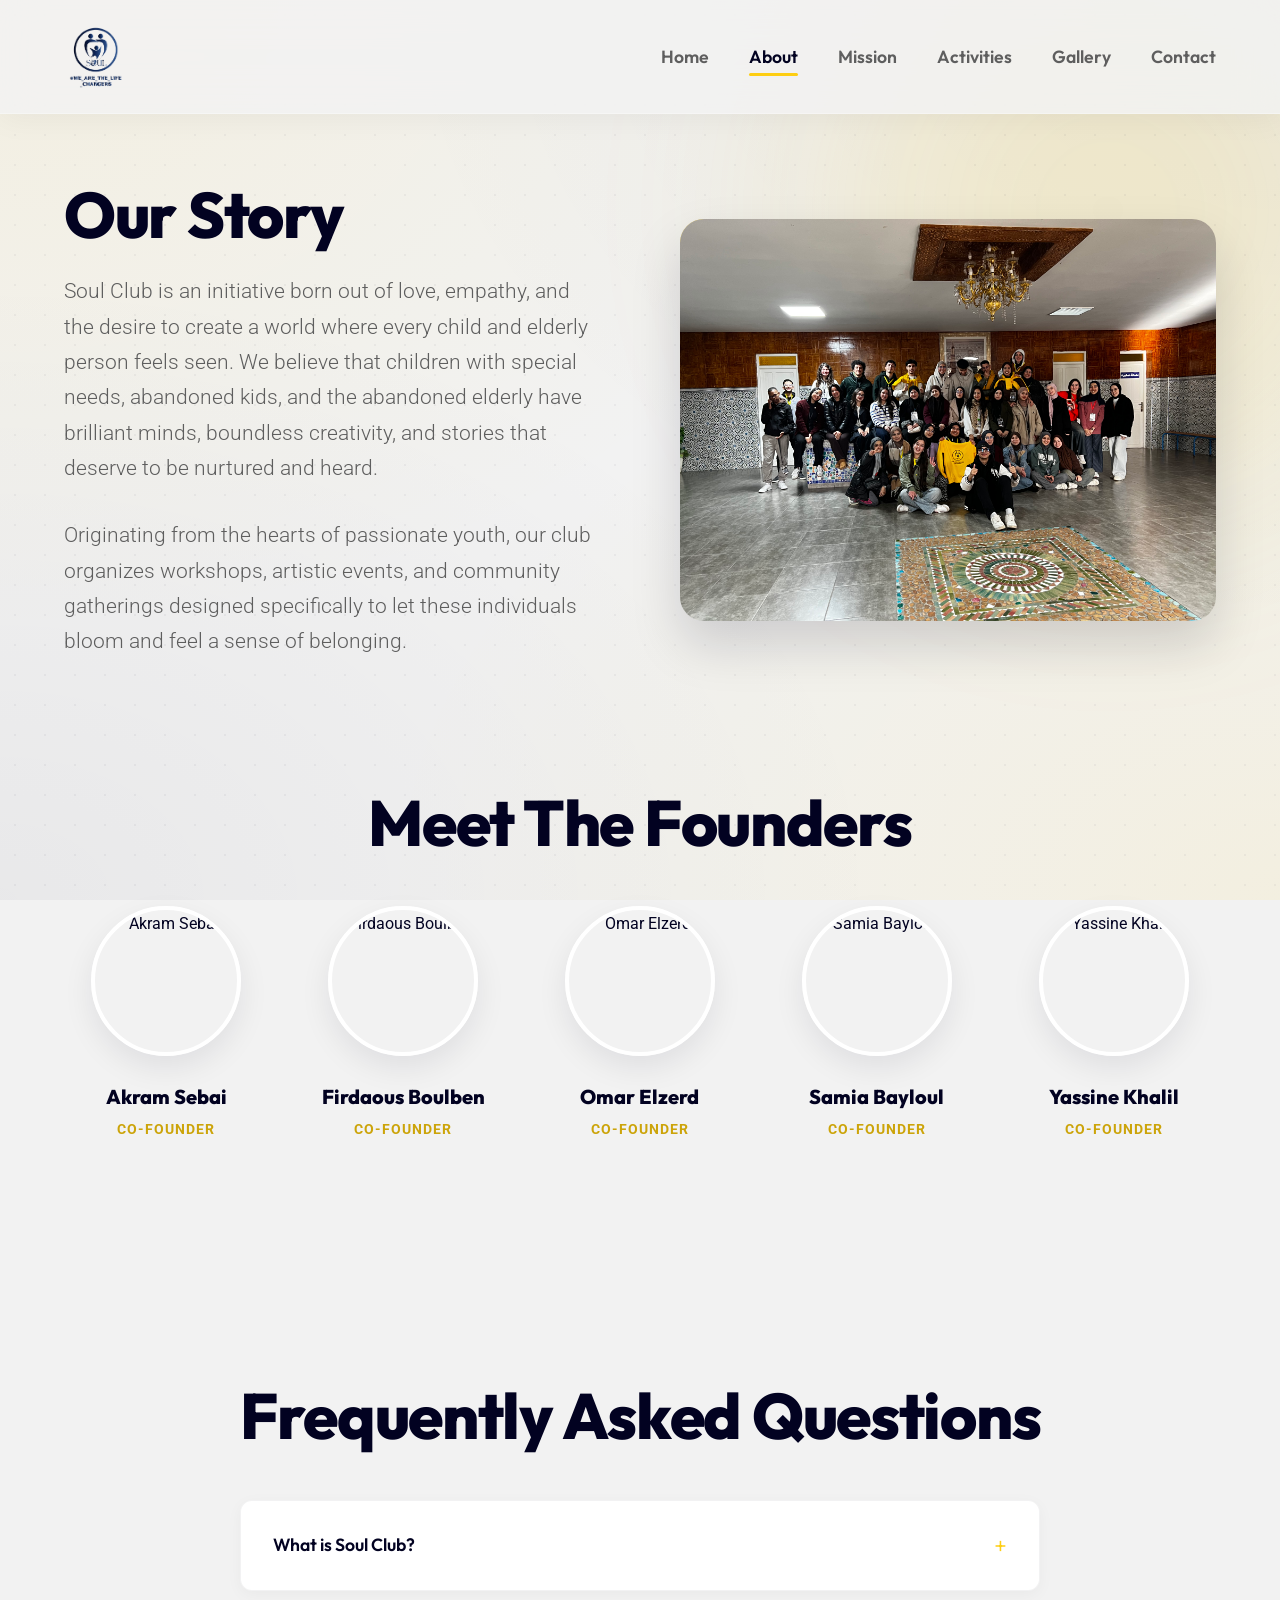
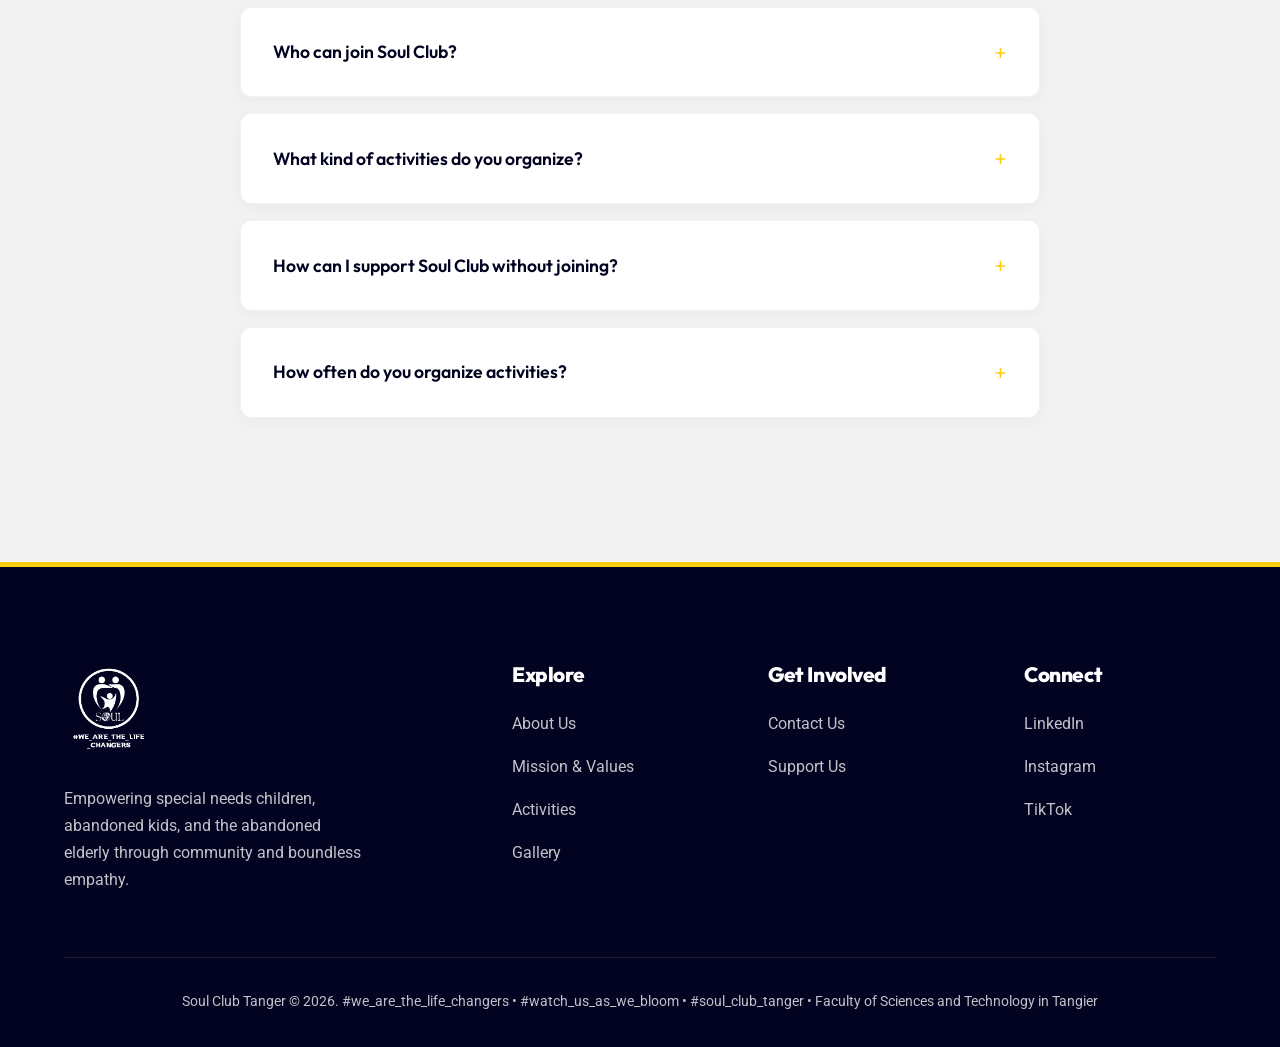
==== about.html @ 295bdf33 "Add files via upload" ====
<!DOCTYPE html>
<html lang="en">
<head>
    <meta charset="UTF-8">
    <meta name="viewport" content="width=device-width, initial-scale=1.0">
    <title>About Us | Soul Club Tanger</title>
    <link rel="stylesheet" href="styles.css">
    <link rel="icon" type="image/png" href="logo-soul/Logo%20blue-01.png">
</head>
<body>
    <nav class="navbar">
        <div class="container nav-container">
            <a href="index.html" class="logo"><img src="logo-soul/Logo%20blue-01.png" alt="Soul Club" style="max-height: 65px; width: auto; object-fit: contain;"></a>
            <ul class="nav-links">
                <li><a href="index.html">Home</a></li>
                <li><a href="about.html" class="active">About</a></li>
                <li><a href="mission.html">Mission</a></li>
                <li><a href="activities.html">Activities</a></li>
                <li><a href="gallery.html">Gallery</a></li>
                <li><a href="contact.html">Contact</a></li>
            </ul>
        </div>
    </nav>

    <section class="section" style="padding-top: 180px;">
        <div class="container">
            <div class="split-section">
                <div>
                    <h1 class="text-fluid-h2">Our Story</h1>
                    <p class="text-lead mb-2">Soul Club is an initiative born out of love, empathy, and the desire to create a world where every child and elderly person feels seen. We believe that children with special needs, abandoned kids, and the abandoned elderly have brilliant minds, boundless creativity, and stories that deserve to be nurtured and heard.</p>
                    <p class="text-lead">Originating from the hearts of passionate youth, our club organizes workshops, artistic events, and community gatherings designed specifically to let these individuals bloom and feel a sense of belonging.</p>
                </div>
                <div class="split-image">
                    <img src="pictures/the_team.jpg" alt="The Soul Club Team">
                </div>
            </div>
        </div>
    </section>

    <!-- Leadership / Founders Section -->
    <section class="section" style="padding-top: 0;">
        <div class="container">
            <h2 class="text-fluid-h2 text-center mb-3">Meet The Founders</h2>
            <div class="team-grid">
                <div class="team-card animate-on-scroll">
                    <div class="team-avatar">
                        <img src="founders/Akram Sebai.jpeg" alt="Akram Sebai">
                    </div>
                    <div class="team-name">Akram Sebai</div>
                    <div class="team-role">Co-Founder</div>
                </div>
                <div class="team-card animate-on-scroll">
                    <div class="team-avatar">
                        <img src="founders/Firdaous Boulben.jpeg" alt="Firdaous Boulben">
                    </div>
                    <div class="team-name">Firdaous Boulben</div>
                    <div class="team-role">Co-Founder</div>
                </div>
                <div class="team-card animate-on-scroll">
                    <div class="team-avatar">
                        <img src="founders/Omar Elzerd.jpeg" alt="Omar Elzerd">
                    </div>
                    <div class="team-name">Omar Elzerd</div>
                    <div class="team-role">Co-Founder</div>
                </div>
                <div class="team-card animate-on-scroll">
                    <div class="team-avatar">
                        <img src="founders/Samia Bayloul.jpeg" alt="Samia Bayloul">
                    </div>
                    <div class="team-name">Samia Bayloul</div>
                    <div class="team-role">Co-Founder</div>
                </div>
                <div class="team-card animate-on-scroll">
                    <div class="team-avatar">
                        <img src="founders/Yassine Khalil.jpeg" alt="Yassine Khalil">
                    </div>
                    <div class="team-name">Yassine Khalil</div>
                    <div class="team-role">Co-Founder</div>
                </div>
            </div>
        </div>
    </section>

    <!-- FAQ Section -->
    <section class="section" style="padding-top: 4rem;">
        <div class="container">
            <h2 class="text-fluid-h2 text-center mb-3">Frequently Asked Questions</h2>
            
            <div class="faq-container">
                <div class="faq-item">
                    <div class="faq-question">
                        What is Soul Club?
                        <span class="faq-icon">+</span>
                    </div>
                    <div class="faq-answer">
                        <p>Soul Club is a community-driven club focused on supporting children through meaningful activities, emotional connection, and positive social impact. We aim to create safe, joyful spaces where children feel seen, heard, and supported.</p>
                    </div>
                </div>

                <div class="faq-item">
                    <div class="faq-question">
                        Who can join Soul Club?
                        <span class="faq-icon">+</span>
                    </div>
                    <div class="faq-answer">
                        <p>Soul Club is open to anyone who shares our values and wants to make a difference. Whether you're a student or simply someone motivated to help, you're welcome to be part of the journey.</p>
                    </div>
                </div>

                <div class="faq-item">
                    <div class="faq-question">
                        What kind of activities do you organize?
                        <span class="faq-icon">+</span>
                    </div>
                    <div class="faq-answer">
                        <p>We organize a variety of activities focused on children, including community events, interactive workshops, educational support sessions, and initiatives designed to bring joy and emotional support.</p>
                    </div>
                </div>

                <div class="faq-item">
                    <div class="faq-question">
                        How can I support Soul Club without joining?
                        <span class="faq-icon">+</span>
                    </div>
                    <div class="faq-answer">
                        <p>You can support us by spreading the word, contributing ideas, helping organize initiatives, or collaborating with us in any way that aligns with our mission.</p>
                    </div>
                </div>

                <div class="faq-item">
                    <div class="faq-question">
                        How often do you organize activities?
                        <span class="faq-icon">+</span>
                    </div>
                    <div class="faq-answer">
                        <p>Activities are organized regularly depending on ongoing projects and availability. We aim to stay active and consistent throughout the year.</p>
                    </div>
                </div>
            </div>
        </div>
    </section>

    <!-- Footer -->
    <footer class="premium-footer">
        <div class="container">
            <div class="footer-grid">
                <div class="footer-brand">
                    <a href="index.html" class="logo"><img src="logo-soul/Logo%20white-01.png" alt="Soul Club" style="max-height: 90px; width: auto; object-fit: contain; margin-bottom: 0.5rem;"></a>
                    <p style="margin-top: 1rem; max-width: 300px;">Empowering special needs children, abandoned kids, and the abandoned elderly through community and boundless empathy.</p>
                </div>
                <div>
                    <h4 class="footer-heading">Explore</h4>
                    <ul class="footer-links">
                        <li><a href="about.html">About Us</a></li>
                        <li><a href="mission.html">Mission & Values</a></li>
                        <li><a href="activities.html">Activities</a></li>
                        <li><a href="gallery.html">Gallery</a></li>
                    </ul>
                </div>
                <div>
                    <h4 class="footer-heading">Get Involved</h4>
                    <ul class="footer-links">
                        <li><a href="contact.html">Contact Us</a></li>
                        <li><a href="donate.html">Support Us</a></li>
                    </ul>
                </div>
                <div>
                    <h4 class="footer-heading">Connect</h4>
                    <ul class="footer-links">
                        <li><a href="https://www.linkedin.com/company/soul-club-tanger/" target="_blank">LinkedIn</a></li>
                        <li><a href="https://www.instagram.com/soul_club_tanger/" target="_blank">Instagram</a></li>
                        <li><a href="https://www.tiktok.com/@soul_club_tanger1" target="_blank">TikTok</a></li>
                    </ul>
                </div>
            </div>
            <div class="footer-bottom">
                <p>Soul Club Tanger &copy; 2026. #we_are_the_life_changers &bull; #watch_us_as_we_bloom &bull; #soul_club_tanger &bull; Faculty of Sciences and Technology in Tangier</p>
            </div>
        </div>
    </footer>

    <script src="script.js"></script>
</body>
</html>
---- styles.css ----
/* ==========================================================================
   SOUL CLUB PREMIUM STYLESHEET
   ========================================================================== */

@import url('https://fonts.googleapis.com/css2?family=Outfit:wght@300;400;600;800;900&family=Roboto:wght@300;400;500&display=swap');

:root {
  /* Premium Palette */
  --color-bg-primary: #f2f2f2;
  --color-bg-secondary: #eaeaeb;
  --color-deep: #020221;
  --color-accent: #fece12;
  --color-text-main: #020221;
  --color-text-muted: #5e5e5e;
  --color-white: #ffffff;
  
  /* Elevational Shadows */
  --shadow-sm: 0 4px 16px rgba(2, 2, 33, 0.04);
  --shadow-md: 0 12px 30px rgba(2, 2, 33, 0.08);
  --shadow-lg: 0 24px 50px rgba(2, 2, 33, 0.15);
  --shadow-glow: 0 10px 30px rgba(254, 206, 18, 0.4);

  /* Typography */
  --font-display: 'Outfit', sans-serif;
  --font-body: 'Roboto', sans-serif;
  
  /* Utilities */
  --transition-smooth: all 0.4s cubic-bezier(0.16, 1, 0.3, 1);
  --transition-bounce: all 0.5s cubic-bezier(0.34, 1.56, 0.64, 1);
  --radius-sm: 12px;
  --radius-md: 24px;
  --radius-pill: 100px;
}

/* ==========================================================================
   RESET & BASE SETUP
   ========================================================================== */

* {
  margin: 0;
  padding: 0;
  box-sizing: border-box;
}

html {
  scroll-behavior: smooth;
  font-size: 16px;
}

body {
  font-family: var(--font-body);
  background-color: var(--color-bg-primary);
  /* Premium Mesh Gradient Background */
  background-image: 
    radial-gradient(at 0% 0%, hsla(47, 99%, 53%, 0.08) 0px, transparent 50%),
    radial-gradient(at 100% 0%, hsla(240, 89%, 7%, 0.04) 0px, transparent 50%),
    radial-gradient(at 100% 100%, hsla(47, 99%, 53%, 0.08) 0px, transparent 50%),
    radial-gradient(at 0% 100%, hsla(240, 89%, 7%, 0.04) 0px, transparent 50%);
  background-attachment: fixed;
  color: var(--color-text-main);
  line-height: 1.7;
  overflow-x: hidden;
  -webkit-font-smoothing: antialiased;
  -moz-osx-font-smoothing: grayscale;
}

/* Animated Glow Blob for Dynamic Feel */
body::before {
  content: "";
  position: fixed;
  width: 50vw;
  height: 50vw;
  max-width: 600px;
  max-height: 600px;
  background: var(--color-accent);
  border-radius: 50%;
  filter: blur(120px);
  opacity: 0.15;
  top: -10%;
  right: -10%;
  z-index: -2;
  animation: blob-float 25s ease-in-out infinite alternate;
  pointer-events: none;
}

/* Subtle Dotted Pattern Overlay */
body::after {
  content: "";
  position: fixed;
  top: 0; left: 0; width: 100%; height: 100%;
  background-image: radial-gradient(rgba(2, 2, 33, 0.04) 1px, transparent 1px);
  background-size: 30px 30px;
  z-index: -1;
  pointer-events: none;
}

h1, h2, h3, h4, h5, h6 {
  font-family: var(--font-display);
  font-weight: 800;
  line-height: 1.1;
  color: var(--color-deep);
  letter-spacing: -0.02em;
}

a {
  text-decoration: none;
  color: inherit;
  transition: var(--transition-smooth);
}

ul {
  list-style: none;
}

img {
  max-width: 100%;
  height: auto;
  display: block;
}

/* ==========================================================================
   TYPOGRAPHY
   ========================================================================== */

.text-fluid-hero {
  font-size: clamp(3rem, 8vw, 6.5rem);
  font-weight: 900;
  line-height: 1.05;
  letter-spacing: -0.03em;
}

.text-fluid-h2 {
  font-size: clamp(2.5rem, 5vw, 4rem);
  font-weight: 800;
  margin-bottom: 1.5rem;
}

.text-fluid-h3 {
  font-size: clamp(1.5rem, 3vw, 2.2rem);
  font-weight: 700;
}

.text-lead {
  font-size: clamp(1.1rem, 2vw, 1.3rem);
  color: var(--color-text-muted);
  font-weight: 300;
  max-width: 600px;
}

.text-highlight {
  color: var(--color-accent);
  position: relative;
  display: inline-block;
}

/* ==========================================================================
   UTILITY CLASSES
   ========================================================================== */

.container {
  width: 100%;
  max-width: 1400px;
  margin: 0 auto;
  padding: 0 5%;
}

.section {
  padding: 8rem 0;
  position: relative;
}

.section-dark {
  background-color: var(--color-deep);
  color: var(--color-bg-primary);
}

.section-dark h2, .section-dark h3 {
  color: var(--color-bg-primary);
}

.section-dark .text-lead {
  color: rgba(242, 242, 242, 0.7);
}

.text-center { text-align: center; }
.margin-auto { margin: 0 auto; }
.mb-2 { margin-bottom: 2rem; }
.mb-3 { margin-bottom: 3rem; }
.mt-3 { margin-top: 3rem; }

/* ==========================================================================
   BUTTONS
   ========================================================================== */

.btn {
  display: inline-flex;
  align-items: center;
  justify-content: center;
  padding: 1rem 2.5rem;
  border-radius: var(--radius-pill);
  font-family: var(--font-display);
  font-weight: 700;
  font-size: 1.1rem;
  letter-spacing: 0.5px;
  border: none;
  cursor: pointer;
  transition: var(--transition-bounce);
  text-transform: uppercase;
  position: relative;
  overflow: hidden;
  z-index: 1;
}

.btn::before {
  content: '';
  position: absolute;
  top: 0; left: 0; width: 100%; height: 100%;
  background: rgba(255,255,255,0.1);
  transform: translateY(100%);
  transition: var(--transition-smooth);
  z-index: -1;
}

.btn:hover::before {
  transform: translateY(0);
}

.btn:hover {
  transform: translateY(-4px) scale(1.02);
}

.btn:active {
  transform: translateY(0) scale(0.98);
}

.btn-primary {
  background-color: var(--color-deep);
  color: var(--color-white);
  box-shadow: var(--shadow-md);
}

.btn-primary:hover {
  box-shadow: var(--shadow-lg);
}

.btn-accent {
  background-color: var(--color-accent);
  color: var(--color-deep);
  box-shadow: var(--shadow-glow);
}

.btn-accent:hover {
  box-shadow: 0 15px 40px rgba(254, 206, 18, 0.6);
}

/* ==========================================================================
   NAVIGATION (GLASSMORPHISM)
   ========================================================================== */

.navbar {
  position: fixed;
  top: 0;
  left: 0;
  width: 100%;
  padding: 1.5rem 0;
  background: rgba(242, 242, 242, 0.85); /* Frosty Background */
  backdrop-filter: blur(20px);
  -webkit-backdrop-filter: blur(20px);
  z-index: 1000;
  transition: var(--transition-smooth);
  box-shadow: 0 4px 30px rgba(2, 2, 33, 0.05);
  border-bottom: 1px solid rgba(255,255,255,0.3);
}

.nav-container {
  display: flex;
  justify-content: space-between;
  align-items: center;
}

.logo {
  font-family: var(--font-display);
  font-size: 1.8rem;
  font-weight: 900;
  color: var(--color-deep);
  display: flex;
  align-items: center;
  gap: 0.5rem;
}

.logo span {
  color: var(--color-accent);
}

.nav-links {
  display: flex;
  gap: 2.5rem;
  align-items: center;
}

.nav-links a {
  font-family: var(--font-display);
  font-weight: 600;
  color: var(--color-text-muted);
  font-size: 1.1rem;
  position: relative;
  padding: 0.5rem 0;
}

.nav-links a:hover, .nav-links a.active {
  color: var(--color-deep);
}

.nav-links a::after {
  content: '';
  position: absolute;
  bottom: 0;
  left: 0;
  width: 0;
  height: 3px;
  background-color: var(--color-accent);
  transition: var(--transition-bounce);
  border-radius: 3px;
}

.nav-links a:hover::after, .nav-links a.active::after {
  width: 100%;
}

.hamburger {
  display: none;
  cursor: pointer;
}

.hamburger span {
  display: block;
  width: 30px;
  height: 3px;
  background-color: var(--color-deep);
  margin: 6px 0;
  transition: var(--transition-smooth);
  border-radius: 3px;
}

/* ==========================================================================
   DYNAMIC HERO SECTION
   ========================================================================== */

.hero {
  height: 100vh;
  min-height: 800px;
  display: flex;
  align-items: center;
  position: relative;
  overflow: hidden;
  padding-top: 80px; /* Offset for navbar */
}

.hero-bg {
  position: absolute;
  top: 0; left: 0; width: 100%; height: 100%;
  z-index: -2;
}

.hero-bg img {
  width: 100%;
  height: 100%;
  object-fit: cover;
  transform: scale(1.05); /* Slight scale for parallax trick / loading animation */
  animation: slowZoom 20s ease-out infinite alternate;
}

.hero-overlay {
  position: absolute;
  top: 0; left: 0; width: 100%; height: 100%;
  background: linear-gradient(135deg, rgba(2, 2, 33, 0.9) 0%, rgba(2, 2, 33, 0.4) 100%);
  z-index: -1;
  backdrop-filter: blur(2px); /* Slight blur to background for premium soft depth */
}

.hero-content {
  max-width: 800px;
  color: var(--color-white);
  padding-left: 5%;
  z-index: 1;
}

.hero-content h1 {
  color: var(--color-white);
  margin-bottom: 1.5rem;
  text-shadow: 0 10px 30px rgba(0,0,0,0.5);
  animation: heroRevealUp 1s cubic-bezier(0.16, 1, 0.3, 1) forwards;
  opacity: 0;
  transform: translateY(40px);
}

.hero-content p {
  color: rgba(242, 242, 242, 0.9);
  font-size: clamp(1.2rem, 2vw, 1.5rem);
  font-weight: 300;
  margin-bottom: 3rem;
  max-width: 600px;
  animation: heroRevealUp 1s cubic-bezier(0.16, 1, 0.3, 1) 0.2s forwards;
  opacity: 0;
  transform: translateY(40px);
}

.hero-buttons {
  display: flex;
  gap: 1.5rem;
  animation: heroRevealUp 1s cubic-bezier(0.16, 1, 0.3, 1) 0.4s forwards;
  opacity: 0;
  transform: translateY(40px);
}

/* ==========================================================================
   GRID CARDS & FLOATING EFFECTS
   ========================================================================== */

.premium-grid {
  display: grid;
  grid-template-columns: repeat(auto-fit, minmax(320px, 1fr));
  gap: 3rem;
}

.premium-card {
  background: var(--color-white);
  color: var(--color-text-main);
  border-radius: var(--radius-md);
  padding: 3rem 2.5rem;
  box-shadow: var(--shadow-sm);
  transition: var(--transition-bounce);
  position: relative;
  overflow: hidden;
  z-index: 1;
  border: 1px solid rgba(2, 2, 33, 0.05);
}

.premium-card h2,
.premium-card h3 {
  color: var(--color-deep) !important;
}

.premium-card .text-lead {
  color: var(--color-text-muted) !important;
}

.premium-card::before {
  content: '';
  position: absolute;
  top: 0; left: 0; width: 100%; height: 6px;
  background: var(--color-accent);
  transform: scaleX(0);
  transform-origin: left;
  transition: var(--transition-smooth);
}

.premium-card:hover {
  transform: translateY(-15px);
  box-shadow: var(--shadow-lg);
}

.premium-card:hover::before {
  transform: scaleX(1);
}

.icon-wrapper {
  width: 80px;
  height: 80px;
  background: var(--color-bg-primary);
  border-radius: 50%;
  display: flex;
  align-items: center;
  justify-content: center;
  font-size: 2.5rem;
  margin-bottom: 2rem;
  color: var(--color-deep);
  box-shadow: var(--shadow-sm);
  transition: var(--transition-bounce);
}

.premium-card:hover .icon-wrapper {
  background: var(--color-accent);
  transform: scale(1.1) rotate(5deg);
}

/* ==========================================================================
   ACTIVITY CARDS
   ========================================================================== */

.activity-card {
  padding: 0;
  display: flex;
  flex-direction: column;
}

.activity-card .card-img-wrapper {
  width: 100%;
  height: 240px;
  position: relative;
  overflow: hidden;
  border-bottom: 4px solid var(--color-accent);
}

.activity-card .card-img-wrapper img {
  width: 100%;
  height: 100%;
  object-fit: cover;
  transition: transform 0.8s cubic-bezier(0.16, 1, 0.3, 1);
}

.activity-card:hover .card-img-wrapper img {
  transform: scale(1.1);
}

.activity-card .icon-wrapper {
  position: absolute;
  bottom: -35px;
  right: 30px;
  width: 70px;
  height: 70px;
  margin-bottom: 0;
  border: 4px solid var(--color-white);
  z-index: 10;
  font-size: 2rem;
}

.activity-card .card-content {
  padding: 3rem 2.5rem;
  flex-grow: 1;
  display: flex;
  flex-direction: column;
}

/* ==========================================================================
   MASONRY GALLERY
   ========================================================================== */

.masonry-grid {
  column-count: 3;
  column-gap: 1.5rem;
  padding: 2rem 0;
}

.masonry-item {
  break-inside: avoid;
  margin-bottom: 1.5rem;
  border-radius: var(--radius-md);
  overflow: hidden;
  position: relative;
  cursor: pointer;
  box-shadow: var(--shadow-sm);
  transition: var(--transition-smooth);
}

.masonry-item img {
  width: 100%;
  display: block;
  transition: transform 0.8s cubic-bezier(0.16, 1, 0.3, 1);
}

.masonry-overlay {
  position: absolute;
  inset: 0;
  background: linear-gradient(to top, rgba(2, 2, 33, 0.9), transparent 60%);
  display: flex;
  align-items: flex-end;
  padding: 2rem;
  opacity: 0;
  transition: var(--transition-smooth);
}

.masonry-overlay h4 {
  color: var(--color-white);
  transform: translateY(20px);
  transition: var(--transition-smooth);
}

.masonry-item:hover {
  box-shadow: var(--shadow-lg);
  transform: translateY(-5px);
}

.masonry-item:hover img {
  transform: scale(1.08);
}

.masonry-item:hover .masonry-overlay {
  opacity: 1;
}

.masonry-item:hover .masonry-overlay h4 {
  transform: translateY(0);
}

/* ==========================================================================
   PARTNERS
   ========================================================================== */

.partners-wrapper {
  display: flex;
  justify-content: center;
  align-items: stretch;
  gap: 1.5rem;
  max-width: 1200px;
  margin: 0 auto;
}

.partner-card {
  background: var(--color-white);
  border-radius: var(--radius-md);
  padding: 3rem;
  display: flex;
  align-items: center;
  box-shadow: var(--shadow-sm);
  transition: all 0.6s cubic-bezier(0.16, 1, 0.3, 1);
  border: 1px solid rgba(2, 2, 33, 0.05);
  overflow: hidden;
  position: relative;
}

.partner-card:hover {
  box-shadow: var(--shadow-glow);
  border-color: var(--color-accent);
  transform: translateY(-5px);
}

.partner-logo-container {
  width: 250px;
  display: flex;
  justify-content: center;
  align-items: center;
  flex-shrink: 0;
  transition: all 0.6s cubic-bezier(0.16, 1, 0.3, 1);
}

.partner-logo-container img {
  max-width: 100%;
  max-height: 150px;
  object-fit: contain;
  filter: grayscale(100%) contrast(1.1);
  opacity: 0.7;
  transition: var(--transition-smooth);
}

.partner-card:hover .partner-logo-container img {
  filter: grayscale(0%) contrast(1);
  opacity: 1;
  transform: scale(1.08);
}

.partner-info {
  flex-grow: 1;
  max-width: 0;
  opacity: 0;
  overflow: hidden;
  transition: all 0.5s cubic-bezier(0.16, 1, 0.3, 1);
}

.partner-card:hover .partner-info {
  max-width: 800px;
  opacity: 1;
}

.partner-info-inner {
  min-width: 450px;
  padding-left: 2.5rem;
  border-left: 2px solid rgba(2, 2, 33, 0.05);
  margin-left: 2.5rem;
  padding-top: 1rem;
  padding-bottom: 1rem;
}

.partners-wrapper:has(.partner-card:hover) .partner-card:not(:hover) {
  opacity: 0.6;
}

/* ==========================================================================
   SPLIT LAYOUT (ABOUT / JOIN)
   ========================================================================== */

.split-section {
  display: grid;
  grid-template-columns: 1fr 1fr;
  align-items: center;
  gap: 5rem;
}

.split-image {
  border-radius: var(--radius-md);
  overflow: hidden;
  box-shadow: var(--shadow-lg);
  position: relative;
}

.split-image::after {
  content: '';
  position: absolute;
  top: -20px; left: -20px;
  width: 100px; height: 100px;
  background: var(--color-accent);
  border-radius: 50%;
  z-index: -1;
  filter: blur(30px);
}

/* ==========================================================================
   FORM STYLES
   ========================================================================== */

.premium-form {
  background: var(--color-white);
  padding: 4rem;
  border-radius: var(--radius-md);
  box-shadow: var(--shadow-lg);
  position: relative;
  z-index: 1;
}

.form-group {
  margin-bottom: 2rem;
}

.form-control {
  width: 100%;
  padding: 1.2rem 1.5rem;
  border: 2px solid var(--color-bg-secondary);
  border-radius: var(--radius-sm);
  background: var(--color-bg-primary);
  font-family: var(--font-body);
  font-size: 1rem;
  color: var(--color-deep);
  transition: var(--transition-smooth);
}

.form-control:focus {
  outline: none;
  border-color: var(--color-deep);
  background: var(--color-white);
  box-shadow: 0 0 0 4px rgba(2, 2, 33, 0.1);
}

/* ==========================================================================
   FOOTER
   ========================================================================== */

.premium-footer {
  background: var(--color-deep);
  color: rgba(242, 242, 242, 0.8);
  padding: 6rem 0 2rem;
  border-top: 5px solid var(--color-accent);
}

.footer-grid {
  display: grid;
  grid-template-columns: 2fr 1fr 1fr 1fr;
  gap: 4rem;
  margin-bottom: 4rem;
}

.footer-brand .logo {
  color: var(--color-bg-primary);
  margin-bottom: 1.5rem;
}

.footer-heading {
  color: var(--color-white);
  font-size: 1.3rem;
  margin-bottom: 1.5rem;
}

.footer-links li {
  margin-bottom: 1rem;
}

.footer-links a:hover {
  color: var(--color-accent);
  padding-left: 5px;
}

.footer-bottom {
  text-align: center;
  padding-top: 2rem;
  border-top: 1px solid rgba(255,255,255,0.1);
  font-size: 0.9rem;
}

.social-links {
  display: flex;
  justify-content: center;
  gap: 1.5rem;
}

.social-links a {
  color: var(--color-white);
  font-family: var(--font-display);
  font-weight: 600;
  font-size: 1.1rem;
  letter-spacing: 0.5px;
}

.social-links a:hover {
  color: var(--color-accent);
}

/* ==========================================================================
   ANIMATIONS
   ========================================================================== */

@keyframes slowZoom {
  0% { transform: scale(1.05); }
  100% { transform: scale(1.15); }
}

@keyframes heroRevealUp {
  0% { opacity: 0; transform: translateY(40px); }
  100% { opacity: 1; transform: translateY(0); }
}

.animate-on-scroll {
  opacity: 0;
  transform: translateY(30px);
  transition: all 0.8s cubic-bezier(0.16, 1, 0.3, 1);
}

.animate-on-scroll.visible {
  opacity: 1;
  transform: translateY(0);
}

/* ==========================================================================
   MEDIA QUERIES
   ========================================================================== */

@media (max-width: 1024px) {
  .split-section {
    grid-template-columns: 1fr;
    gap: 3rem;
  }
  .masonry-grid {
    column-count: 2;
  }
  .footer-grid {
    grid-template-columns: 1fr 1fr;
  }
}

@media (max-width: 768px) {
  .hero-content {
    text-align: center;
    padding-left: 0;
  }
  .hero-buttons {
    justify-content: center;
    flex-direction: column;
  }
  .nav-links {
    position: fixed;
    top: 0; left: -100%;
    width: 80%; height: 100vh;
    background: var(--color-white);
    flex-direction: column;
    justify-content: center;
    box-shadow: var(--shadow-lg);
    transition: var(--transition-bounce);
    padding: 2rem;
  }
  .nav-links.active {
    left: 0;
  }
  .hamburger {
    display: block;
    z-index: 1001;
  }
  .masonry-grid {
    column-count: 1;
  }
  .footer-grid {
    grid-template-columns: 1fr;
    text-align: center;
  }
  .premium-form {
    padding: 2rem;
  }
}

/* ==========================================================================
   TEAM / FOUNDERS SECTION
   ========================================================================== */

.team-grid {
  display: grid;
  grid-template-columns: repeat(auto-fit, minmax(200px, 1fr));
  gap: 2rem;
  margin-top: 3rem;
  margin-bottom: 3rem;
}

.team-card {
  text-align: center;
  transition: var(--transition-bounce);
}

.team-card:hover {
  transform: translateY(-10px);
}

.team-avatar {
  width: 150px;
  height: 150px;
  border-radius: 50%;
  margin: 0 auto 1.5rem auto;
  overflow: hidden;
  box-shadow: var(--shadow-md);
  border: 4px solid var(--color-white);
  transition: var(--transition-smooth);
  position: relative;
}

.team-avatar img {
  width: 100%;
  height: 100%;
  object-fit: cover;
  transition: var(--transition-smooth);
}

.team-card:hover .team-avatar {
  box-shadow: var(--shadow-glow);
  transform: scale(1.05);
}

.team-card:hover img {
  transform: scale(1.1);
}

.team-name {
  font-family: var(--font-display);
  font-size: 1.25rem;
  font-weight: 800;
  color: var(--color-deep);
  margin-bottom: 0.25rem;
}

.team-role {
  color: #cca40a; /* Darker accent for legibility */
  font-size: 0.85rem;
  font-weight: 700;
  text-transform: uppercase;
  letter-spacing: 1px;
}

/* ==========================================================================
   FAQ SECTION
   ========================================================================== */

.faq-container {
  max-width: 800px;
  margin: 0 auto;
}

.faq-item {
  background: var(--color-white);
  border-radius: var(--radius-sm);
  margin-bottom: 1rem;
  box-shadow: var(--shadow-sm);
  overflow: hidden;
  transition: var(--transition-smooth);
  border: 1px solid rgba(2, 2, 33, 0.05);
}

.faq-question {
  padding: 1.5rem 2rem;
  cursor: pointer;
  display: flex;
  justify-content: space-between;
  align-items: center;
  font-family: var(--font-display);
  font-weight: 600;
  font-size: 1.1rem;
  color: var(--color-deep);
  transition: var(--transition-smooth);
}

.faq-question:hover {
  color: var(--color-accent);
}

.faq-icon {
  font-size: 1.5rem;
  font-weight: 300;
  color: var(--color-accent);
  transition: transform 0.4s cubic-bezier(0.16, 1, 0.3, 1);
}

.faq-answer {
  max-height: 0;
  overflow: hidden;
  transition: max-height 0.5s cubic-bezier(0.16, 1, 0.3, 1), padding 0.5s cubic-bezier(0.16, 1, 0.3, 1);
  padding: 0 2rem;
}

.faq-answer p {
  color: var(--color-text-muted);
  padding-bottom: 1.5rem;
}

.faq-item.active {
  box-shadow: var(--shadow-md);
  transform: translateY(-2px);
  border-color: rgba(254, 206, 18, 0.3);
}

.faq-item.active .faq-answer {
  max-height: 500px; /* Arbitrary high value for slide-down */
}

.faq-item.active .faq-icon {
  transform: rotate(45deg);
}

@keyframes blob-float {
  0% { transform: translate(0, 0) scale(1); }
  33% { transform: translate(-10vw, 15vh) scale(1.1); }
  66% { transform: translate(5vw, 25vh) scale(0.9); }
  100% { transform: translate(15vw, -5vh) scale(1.2); }
}
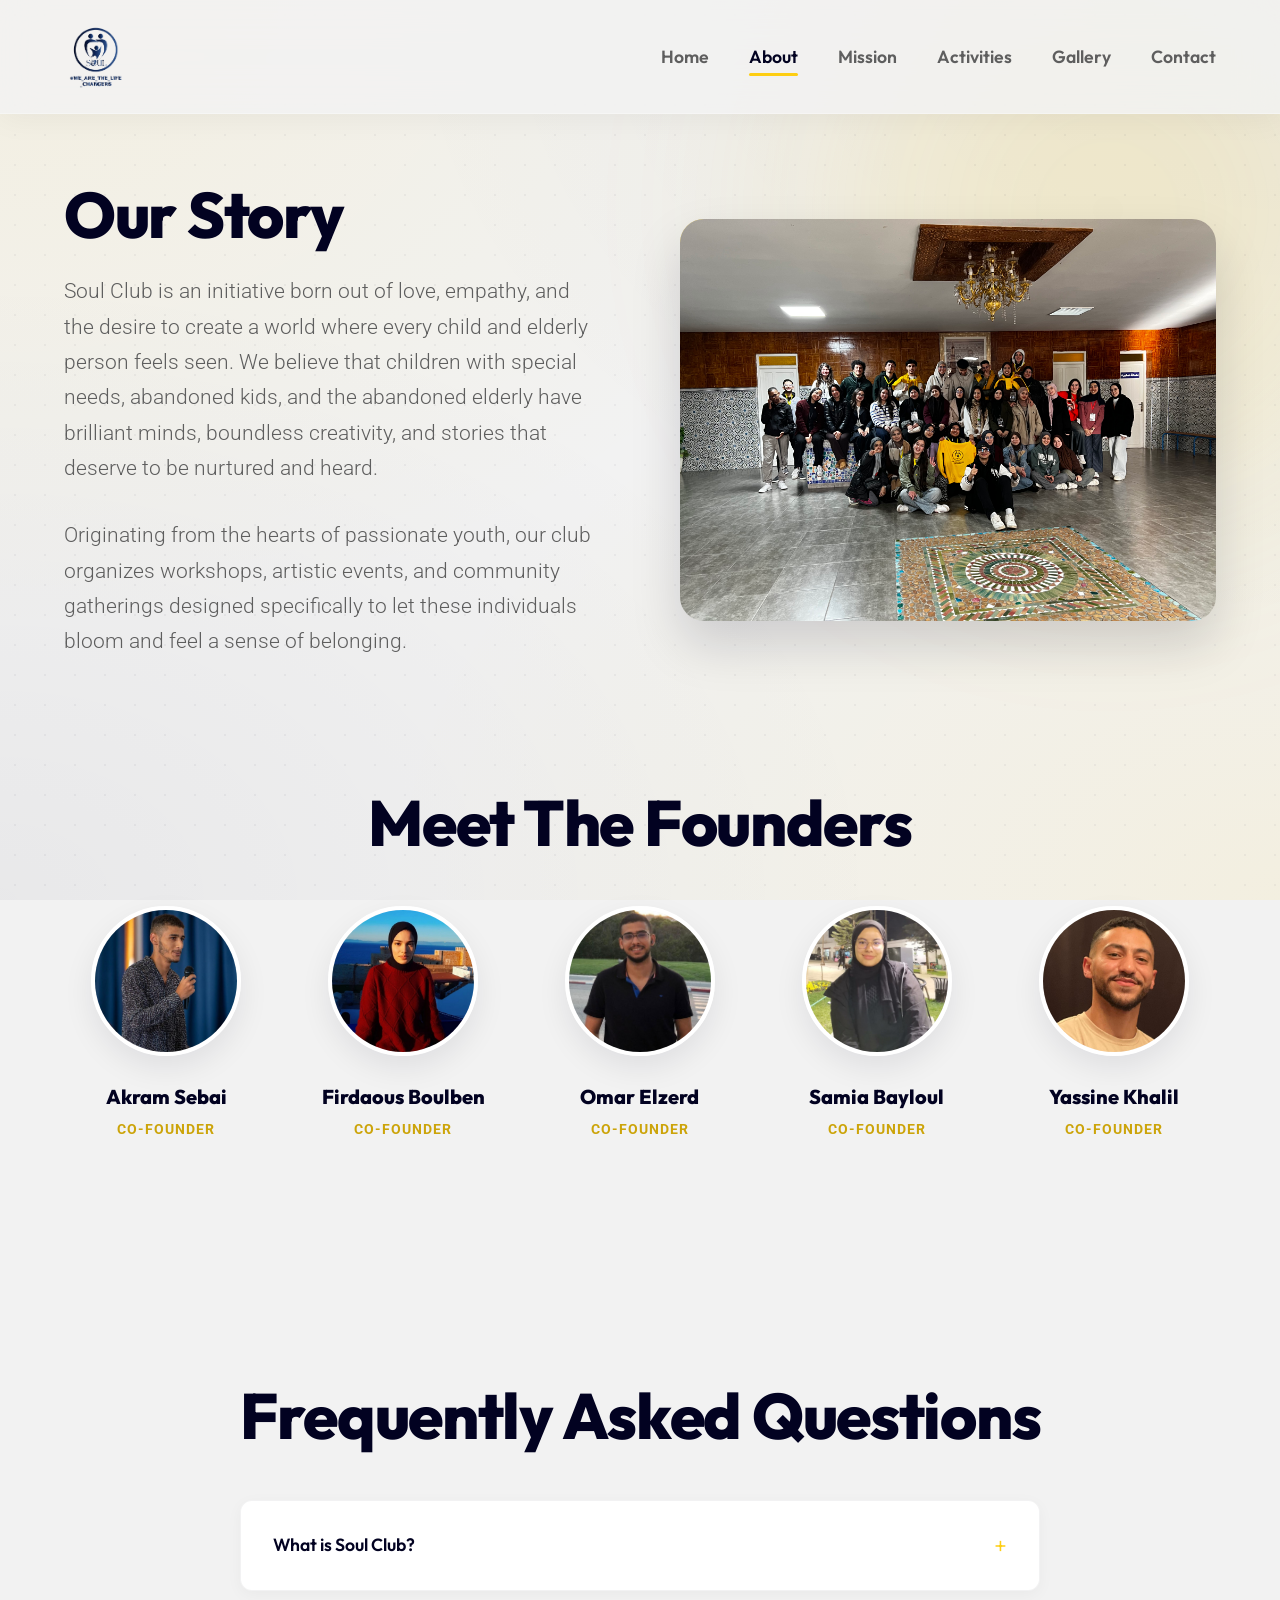
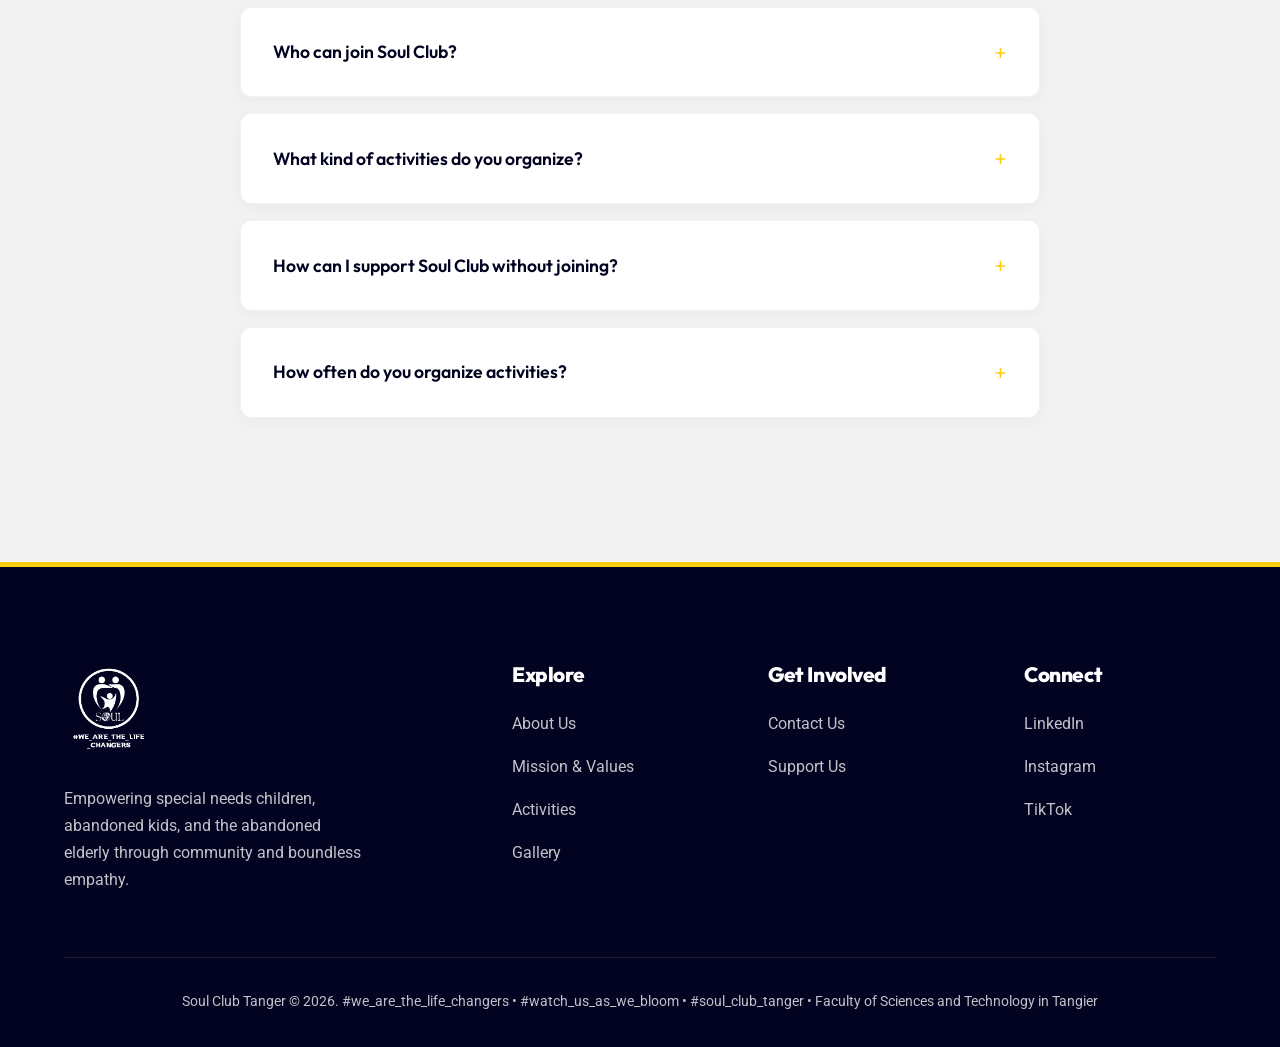
==== commit 363d277d: "Add files via upload" ====
--- a/about.html
+++ b/about.html
@@ -1,5 +1,6 @@
 <!DOCTYPE html>
 <html lang="en">
+
 <head>
     <meta charset="UTF-8">
     <meta name="viewport" content="width=device-width, initial-scale=1.0">
@@ -7,10 +8,12 @@
     <link rel="stylesheet" href="styles.css">
     <link rel="icon" type="image/png" href="logo-soul/Logo%20blue-01.png">
 </head>
+
 <body>
     <nav class="navbar">
         <div class="container nav-container">
-            <a href="index.html" class="logo"><img src="logo-soul/Logo%20blue-01.png" alt="Soul Club" style="max-height: 65px; width: auto; object-fit: contain;"></a>
+            <a href="index.html" class="logo"><img src="logo-soul/Logo%20blue-01.png" alt="Soul Club"
+                    style="max-height: 65px; width: auto; object-fit: contain;"></a>
             <ul class="nav-links">
                 <li><a href="index.html">Home</a></li>
                 <li><a href="about.html" class="active">About</a></li>
@@ -27,8 +30,13 @@
             <div class="split-section">
                 <div>
                     <h1 class="text-fluid-h2">Our Story</h1>
-                    <p class="text-lead mb-2">Soul Club is an initiative born out of love, empathy, and the desire to create a world where every child and elderly person feels seen. We believe that children with special needs, abandoned kids, and the abandoned elderly have brilliant minds, boundless creativity, and stories that deserve to be nurtured and heard.</p>
-                    <p class="text-lead">Originating from the hearts of passionate youth, our club organizes workshops, artistic events, and community gatherings designed specifically to let these individuals bloom and feel a sense of belonging.</p>
+                    <p class="text-lead mb-2">Soul Club is an initiative born out of love, empathy, and the desire to
+                        create a world where every child and elderly person feels seen. We believe that children with
+                        special needs, abandoned kids, and the abandoned elderly have brilliant minds, boundless
+                        creativity, and stories that deserve to be nurtured and heard.</p>
+                    <p class="text-lead">Originating from the hearts of passionate youth, our club organizes workshops,
+                        artistic events, and community gatherings designed specifically to let these individuals bloom
+                        and feel a sense of belonging.</p>
                 </div>
                 <div class="split-image">
                     <img src="pictures/the_team.jpg" alt="The Soul Club Team">
@@ -44,35 +52,35 @@
             <div class="team-grid">
                 <div class="team-card animate-on-scroll">
                     <div class="team-avatar">
-                        <img src="founders/Akram Sebai.jpeg" alt="Akram Sebai">
+                        <img src="Founders/Akram Sebai.jpeg" alt="Akram Sebai">
                     </div>
                     <div class="team-name">Akram Sebai</div>
                     <div class="team-role">Co-Founder</div>
                 </div>
                 <div class="team-card animate-on-scroll">
                     <div class="team-avatar">
-                        <img src="founders/Firdaous Boulben.jpeg" alt="Firdaous Boulben">
+                        <img src="Founders/Firdaous Boulben.jpeg" alt="Firdaous Boulben">
                     </div>
                     <div class="team-name">Firdaous Boulben</div>
                     <div class="team-role">Co-Founder</div>
                 </div>
                 <div class="team-card animate-on-scroll">
                     <div class="team-avatar">
-                        <img src="founders/Omar Elzerd.jpeg" alt="Omar Elzerd">
+                        <img src="Founders/Omar Elzerd.jpeg" alt="Omar Elzerd">
                     </div>
                     <div class="team-name">Omar Elzerd</div>
                     <div class="team-role">Co-Founder</div>
                 </div>
                 <div class="team-card animate-on-scroll">
                     <div class="team-avatar">
-                        <img src="founders/Samia Bayloul.jpeg" alt="Samia Bayloul">
+                        <img src="Founders/Samia Bayloul.jpeg" alt="Samia Bayloul">
                     </div>
                     <div class="team-name">Samia Bayloul</div>
                     <div class="team-role">Co-Founder</div>
                 </div>
                 <div class="team-card animate-on-scroll">
                     <div class="team-avatar">
-                        <img src="founders/Yassine Khalil.jpeg" alt="Yassine Khalil">
+                        <img src="Founders/Yassine Khalil.jpeg" alt="Yassine Khalil">
                     </div>
                     <div class="team-name">Yassine Khalil</div>
                     <div class="team-role">Co-Founder</div>
@@ -85,7 +93,7 @@
     <section class="section" style="padding-top: 4rem;">
         <div class="container">
             <h2 class="text-fluid-h2 text-center mb-3">Frequently Asked Questions</h2>
-            
+
             <div class="faq-container">
                 <div class="faq-item">
                     <div class="faq-question">
@@ -93,7 +101,9 @@
                         <span class="faq-icon">+</span>
                     </div>
                     <div class="faq-answer">
-                        <p>Soul Club is a community-driven club focused on supporting children through meaningful activities, emotional connection, and positive social impact. We aim to create safe, joyful spaces where children feel seen, heard, and supported.</p>
+                        <p>Soul Club is a community-driven club focused on supporting children through meaningful
+                            activities, emotional connection, and positive social impact. We aim to create safe, joyful
+                            spaces where children feel seen, heard, and supported.</p>
                     </div>
                 </div>
 
@@ -103,7 +113,9 @@
                         <span class="faq-icon">+</span>
                     </div>
                     <div class="faq-answer">
-                        <p>Soul Club is open to anyone who shares our values and wants to make a difference. Whether you're a student or simply someone motivated to help, you're welcome to be part of the journey.</p>
+                        <p>Soul Club is open to anyone who shares our values and wants to make a difference. Whether
+                            you're a student or simply someone motivated to help, you're welcome to be part of the
+                            journey.</p>
                     </div>
                 </div>
 
@@ -113,7 +125,9 @@
                         <span class="faq-icon">+</span>
                     </div>
                     <div class="faq-answer">
-                        <p>We organize a variety of activities focused on children, including community events, interactive workshops, educational support sessions, and initiatives designed to bring joy and emotional support.</p>
+                        <p>We organize a variety of activities focused on children, including community events,
+                            interactive workshops, educational support sessions, and initiatives designed to bring joy
+                            and emotional support.</p>
                     </div>
                 </div>
 
@@ -123,7 +137,8 @@
                         <span class="faq-icon">+</span>
                     </div>
                     <div class="faq-answer">
-                        <p>You can support us by spreading the word, contributing ideas, helping organize initiatives, or collaborating with us in any way that aligns with our mission.</p>
+                        <p>You can support us by spreading the word, contributing ideas, helping organize initiatives,
+                            or collaborating with us in any way that aligns with our mission.</p>
                     </div>
                 </div>
 
@@ -133,7 +148,8 @@
                         <span class="faq-icon">+</span>
                     </div>
                     <div class="faq-answer">
-                        <p>Activities are organized regularly depending on ongoing projects and availability. We aim to stay active and consistent throughout the year.</p>
+                        <p>Activities are organized regularly depending on ongoing projects and availability. We aim to
+                            stay active and consistent throughout the year.</p>
                     </div>
                 </div>
             </div>
@@ -145,8 +161,10 @@
         <div class="container">
             <div class="footer-grid">
                 <div class="footer-brand">
-                    <a href="index.html" class="logo"><img src="logo-soul/Logo%20white-01.png" alt="Soul Club" style="max-height: 90px; width: auto; object-fit: contain; margin-bottom: 0.5rem;"></a>
-                    <p style="margin-top: 1rem; max-width: 300px;">Empowering special needs children, abandoned kids, and the abandoned elderly through community and boundless empathy.</p>
+                    <a href="index.html" class="logo"><img src="logo-soul/Logo%20white-01.png" alt="Soul Club"
+                            style="max-height: 90px; width: auto; object-fit: contain; margin-bottom: 0.5rem;"></a>
+                    <p style="margin-top: 1rem; max-width: 300px;">Empowering special needs children, abandoned kids,
+                        and the abandoned elderly through community and boundless empathy.</p>
                 </div>
                 <div>
                     <h4 class="footer-heading">Explore</h4>
@@ -167,18 +185,21 @@
                 <div>
                     <h4 class="footer-heading">Connect</h4>
                     <ul class="footer-links">
-                        <li><a href="https://www.linkedin.com/company/soul-club-tanger/" target="_blank">LinkedIn</a></li>
+                        <li><a href="https://www.linkedin.com/company/soul-club-tanger/" target="_blank">LinkedIn</a>
+                        </li>
                         <li><a href="https://www.instagram.com/soul_club_tanger/" target="_blank">Instagram</a></li>
                         <li><a href="https://www.tiktok.com/@soul_club_tanger1" target="_blank">TikTok</a></li>
                     </ul>
                 </div>
             </div>
             <div class="footer-bottom">
-                <p>Soul Club Tanger &copy; 2026. #we_are_the_life_changers &bull; #watch_us_as_we_bloom &bull; #soul_club_tanger &bull; Faculty of Sciences and Technology in Tangier</p>
+                <p>Soul Club Tanger &copy; 2026. #we_are_the_life_changers &bull; #watch_us_as_we_bloom &bull;
+                    #soul_club_tanger &bull; Faculty of Sciences and Technology in Tangier</p>
             </div>
         </div>
     </footer>
 
     <script src="script.js"></script>
 </body>
-</html>
+
+</html>
--- a/styles.css
+++ b/styles.css
@@ -13,7 +13,7 @@
   --color-text-main: #020221;
   --color-text-muted: #5e5e5e;
   --color-white: #ffffff;
-  
+
   /* Elevational Shadows */
   --shadow-sm: 0 4px 16px rgba(2, 2, 33, 0.04);
   --shadow-md: 0 12px 30px rgba(2, 2, 33, 0.08);
@@ -23,7 +23,7 @@
   /* Typography */
   --font-display: 'Outfit', sans-serif;
   --font-body: 'Roboto', sans-serif;
-  
+
   /* Utilities */
   --transition-smooth: all 0.4s cubic-bezier(0.16, 1, 0.3, 1);
   --transition-bounce: all 0.5s cubic-bezier(0.34, 1.56, 0.64, 1);
@@ -51,7 +51,7 @@
   font-family: var(--font-body);
   background-color: var(--color-bg-primary);
   /* Premium Mesh Gradient Background */
-  background-image: 
+  background-image:
     radial-gradient(at 0% 0%, hsla(47, 99%, 53%, 0.08) 0px, transparent 50%),
     radial-gradient(at 100% 0%, hsla(240, 89%, 7%, 0.04) 0px, transparent 50%),
     radial-gradient(at 100% 100%, hsla(47, 99%, 53%, 0.08) 0px, transparent 50%),
@@ -87,14 +87,22 @@
 body::after {
   content: "";
   position: fixed;
-  top: 0; left: 0; width: 100%; height: 100%;
+  top: 0;
+  left: 0;
+  width: 100%;
+  height: 100%;
   background-image: radial-gradient(rgba(2, 2, 33, 0.04) 1px, transparent 1px);
   background-size: 30px 30px;
   z-index: -1;
   pointer-events: none;
 }
 
-h1, h2, h3, h4, h5, h6 {
+h1,
+h2,
+h3,
+h4,
+h5,
+h6 {
   font-family: var(--font-display);
   font-weight: 800;
   line-height: 1.1;
@@ -174,7 +182,8 @@
   color: var(--color-bg-primary);
 }
 
-.section-dark h2, .section-dark h3 {
+.section-dark h2,
+.section-dark h3 {
   color: var(--color-bg-primary);
 }
 
@@ -182,11 +191,25 @@
   color: rgba(242, 242, 242, 0.7);
 }
 
-.text-center { text-align: center; }
-.margin-auto { margin: 0 auto; }
-.mb-2 { margin-bottom: 2rem; }
-.mb-3 { margin-bottom: 3rem; }
-.mt-3 { margin-top: 3rem; }
+.text-center {
+  text-align: center;
+}
+
+.margin-auto {
+  margin: 0 auto;
+}
+
+.mb-2 {
+  margin-bottom: 2rem;
+}
+
+.mb-3 {
+  margin-bottom: 3rem;
+}
+
+.mt-3 {
+  margin-top: 3rem;
+}
 
 /* ==========================================================================
    BUTTONS
@@ -214,8 +237,11 @@
 .btn::before {
   content: '';
   position: absolute;
-  top: 0; left: 0; width: 100%; height: 100%;
-  background: rgba(255,255,255,0.1);
+  top: 0;
+  left: 0;
+  width: 100%;
+  height: 100%;
+  background: rgba(255, 255, 255, 0.1);
   transform: translateY(100%);
   transition: var(--transition-smooth);
   z-index: -1;
@@ -263,13 +289,14 @@
   left: 0;
   width: 100%;
   padding: 1.5rem 0;
-  background: rgba(242, 242, 242, 0.85); /* Frosty Background */
+  background: rgba(242, 242, 242, 0.85);
+  /* Frosty Background */
   backdrop-filter: blur(20px);
   -webkit-backdrop-filter: blur(20px);
   z-index: 1000;
   transition: var(--transition-smooth);
   box-shadow: 0 4px 30px rgba(2, 2, 33, 0.05);
-  border-bottom: 1px solid rgba(255,255,255,0.3);
+  border-bottom: 1px solid rgba(255, 255, 255, 0.3);
 }
 
 .nav-container {
@@ -307,7 +334,8 @@
   padding: 0.5rem 0;
 }
 
-.nav-links a:hover, .nav-links a.active {
+.nav-links a:hover,
+.nav-links a.active {
   color: var(--color-deep);
 }
 
@@ -323,7 +351,8 @@
   border-radius: 3px;
 }
 
-.nav-links a:hover::after, .nav-links a.active::after {
+.nav-links a:hover::after,
+.nav-links a.active::after {
   width: 100%;
 }
 
@@ -353,12 +382,16 @@
   align-items: center;
   position: relative;
   overflow: hidden;
-  padding-top: 80px; /* Offset for navbar */
+  padding-top: 80px;
+  /* Offset for navbar */
 }
 
 .hero-bg {
   position: absolute;
-  top: 0; left: 0; width: 100%; height: 100%;
+  top: 0;
+  left: 0;
+  width: 100%;
+  height: 100%;
   z-index: -2;
 }
 
@@ -366,16 +399,21 @@
   width: 100%;
   height: 100%;
   object-fit: cover;
-  transform: scale(1.05); /* Slight scale for parallax trick / loading animation */
+  transform: scale(1.05);
+  /* Slight scale for parallax trick / loading animation */
   animation: slowZoom 20s ease-out infinite alternate;
 }
 
 .hero-overlay {
   position: absolute;
-  top: 0; left: 0; width: 100%; height: 100%;
+  top: 0;
+  left: 0;
+  width: 100%;
+  height: 100%;
   background: linear-gradient(135deg, rgba(2, 2, 33, 0.9) 0%, rgba(2, 2, 33, 0.4) 100%);
   z-index: -1;
-  backdrop-filter: blur(2px); /* Slight blur to background for premium soft depth */
+  backdrop-filter: blur(2px);
+  /* Slight blur to background for premium soft depth */
 }
 
 .hero-content {
@@ -388,7 +426,7 @@
 .hero-content h1 {
   color: var(--color-white);
   margin-bottom: 1.5rem;
-  text-shadow: 0 10px 30px rgba(0,0,0,0.5);
+  text-shadow: 0 10px 30px rgba(0, 0, 0, 0.5);
   animation: heroRevealUp 1s cubic-bezier(0.16, 1, 0.3, 1) forwards;
   opacity: 0;
   transform: translateY(40px);
@@ -448,7 +486,10 @@
 .premium-card::before {
   content: '';
   position: absolute;
-  top: 0; left: 0; width: 100%; height: 6px;
+  top: 0;
+  left: 0;
+  width: 100%;
+  height: 6px;
   background: var(--color-accent);
   transform: scaleX(0);
   transform-origin: left;
@@ -485,51 +526,208 @@
 }
 
 /* ==========================================================================
-   ACTIVITY CARDS
-   ========================================================================== */
-
-.activity-card {
-  padding: 0;
+   ACTIVITY ROWS (REPLACES VERTICAL GRID CARDS)
+   ========================================================================== */
+
+.activities-list {
   display: flex;
   flex-direction: column;
-}
-
-.activity-card .card-img-wrapper {
-  width: 100%;
-  height: 240px;
+  gap: 3.5rem;
+  max-width: 1200px;
+  margin: 0 auto;
+}
+
+.activity-row {
+  display: flex;
+  background: var(--color-white);
+  border-radius: var(--radius-md);
+  overflow: hidden;
+  box-shadow: var(--shadow-sm);
+  transition: var(--transition-bounce);
+  border: 1px solid rgba(2, 2, 33, 0.05);
+  min-height: 380px;
+  position: relative;
+}
+
+.activity-row::before {
+  content: '';
+  position: absolute;
+  top: 0;
+  left: 0;
+  width: 100%;
+  height: 6px;
+  background: var(--color-accent);
+  transform: scaleX(0);
+  transform-origin: left;
+  transition: var(--transition-smooth);
+  z-index: 5;
+}
+
+.activity-row:hover {
+  transform: translateY(-10px);
+  box-shadow: var(--shadow-lg);
+}
+
+.activity-row:hover::before {
+  transform: scaleX(1);
+}
+
+.activity-row .activity-image-wrapper {
+  width: 45%;
+  flex-shrink: 0;
   position: relative;
   overflow: hidden;
-  border-bottom: 4px solid var(--color-accent);
-}
-
-.activity-card .card-img-wrapper img {
+  border-right: 5px solid var(--color-accent);
+}
+
+.activity-row.row-reverse {
+  flex-direction: row-reverse;
+}
+
+.activity-row.row-reverse .activity-image-wrapper {
+  border-right: none;
+  border-left: 5px solid var(--color-accent);
+}
+
+.activity-row .activity-image-wrapper img {
   width: 100%;
   height: 100%;
   object-fit: cover;
   transition: transform 0.8s cubic-bezier(0.16, 1, 0.3, 1);
 }
 
-.activity-card:hover .card-img-wrapper img {
-  transform: scale(1.1);
-}
-
-.activity-card .icon-wrapper {
+.activity-row:hover .activity-image-wrapper img {
+  transform: scale(1.08);
+}
+
+/* Image dark gradient overlay */
+.activity-row .activity-image-wrapper::after {
+  content: '';
   position: absolute;
-  bottom: -35px;
-  right: 30px;
-  width: 70px;
-  height: 70px;
-  margin-bottom: 0;
-  border: 4px solid var(--color-white);
-  z-index: 10;
-  font-size: 2rem;
-}
-
-.activity-card .card-content {
-  padding: 3rem 2.5rem;
-  flex-grow: 1;
+  inset: 0;
+  background: linear-gradient(to right, rgba(2, 2, 33, 0.2), transparent);
+  pointer-events: none;
+  transition: var(--transition-smooth);
+}
+
+.activity-row.row-reverse .activity-image-wrapper::after {
+  background: linear-gradient(to left, rgba(2, 2, 33, 0.2), transparent);
+}
+
+.activity-row:hover .activity-image-wrapper::after {
+  opacity: 0.4;
+}
+
+.activity-row .activity-info {
+  width: 55%;
+  padding: 3.5rem 4rem;
   display: flex;
   flex-direction: column;
+  justify-content: center;
+}
+
+.activity-row.no-image .activity-info {
+  width: 100%;
+  padding: 4rem 5rem;
+}
+
+.activity-badge {
+  display: inline-block;
+  align-self: flex-start;
+  padding: 0.35rem 1rem;
+  font-family: var(--font-display);
+  font-size: 0.8rem;
+  font-weight: 700;
+  letter-spacing: 0.1em;
+  text-transform: uppercase;
+  background-color: rgba(254, 206, 18, 0.15);
+  color: var(--color-deep);
+  border-radius: var(--radius-pill);
+  margin-bottom: 1.25rem;
+  border: 1px solid rgba(254, 206, 18, 0.3);
+}
+
+.activity-title {
+  font-family: var(--font-display);
+  font-size: clamp(1.6rem, 3vw, 2.2rem);
+  font-weight: 800;
+  color: var(--color-deep);
+  margin-bottom: 1.25rem;
+}
+
+.activity-description {
+  font-family: var(--font-body);
+  font-size: 1.05rem;
+  line-height: 1.7;
+  color: var(--color-text-muted);
+  margin-bottom: 2rem;
+}
+
+.activity-tags {
+  display: flex;
+  flex-wrap: wrap;
+  gap: 0.6rem;
+}
+
+.activity-tag {
+  background-color: var(--color-bg-secondary);
+  color: var(--color-text-muted);
+  font-family: var(--font-display);
+  font-size: 0.82rem;
+  font-weight: 600;
+  padding: 0.4rem 0.9rem;
+  border-radius: 8px;
+  transition: var(--transition-smooth);
+}
+
+.activity-row:hover .activity-tag {
+  background-color: var(--color-deep);
+  color: var(--color-white);
+}
+
+/* Mobile & Tablet Responsiveness */
+@media (max-width: 992px) {
+  .activity-row, 
+  .activity-row.row-reverse {
+    flex-direction: column;
+    min-height: auto;
+  }
+  
+  .activity-row .activity-image-wrapper {
+    width: 100%;
+    height: 280px;
+    border-right: none;
+    border-bottom: 5px solid var(--color-accent);
+  }
+  
+  .activity-row.row-reverse .activity-image-wrapper {
+    border-left: none;
+    border-bottom: 5px solid var(--color-accent);
+  }
+  
+  .activity-row .activity-info {
+    width: 100%;
+    padding: 2.5rem 2rem;
+  }
+  
+  .activity-row.no-image .activity-info {
+    padding: 3rem 2rem;
+  }
+}
+
+@media (max-width: 576px) {
+  .activity-row .activity-image-wrapper {
+    height: 200px;
+  }
+  
+  .activity-title {
+    margin-bottom: 1rem;
+  }
+  
+  .activity-description {
+    font-size: 0.95rem;
+    margin-bottom: 1.5rem;
+  }
 }
 
 /* ==========================================================================
@@ -696,8 +894,10 @@
 .split-image::after {
   content: '';
   position: absolute;
-  top: -20px; left: -20px;
-  width: 100px; height: 100px;
+  top: -20px;
+  left: -20px;
+  width: 100px;
+  height: 100px;
   background: var(--color-accent);
   border-radius: 50%;
   z-index: -1;
@@ -781,7 +981,7 @@
 .footer-bottom {
   text-align: center;
   padding-top: 2rem;
-  border-top: 1px solid rgba(255,255,255,0.1);
+  border-top: 1px solid rgba(255, 255, 255, 0.1);
   font-size: 0.9rem;
 }
 
@@ -808,13 +1008,25 @@
    ========================================================================== */
 
 @keyframes slowZoom {
-  0% { transform: scale(1.05); }
-  100% { transform: scale(1.15); }
+  0% {
+    transform: scale(1.05);
+  }
+
+  100% {
+    transform: scale(1.15);
+  }
 }
 
 @keyframes heroRevealUp {
-  0% { opacity: 0; transform: translateY(40px); }
-  100% { opacity: 1; transform: translateY(0); }
+  0% {
+    opacity: 0;
+    transform: translateY(40px);
+  }
+
+  100% {
+    opacity: 1;
+    transform: translateY(0);
+  }
 }
 
 .animate-on-scroll {
@@ -837,9 +1049,11 @@
     grid-template-columns: 1fr;
     gap: 3rem;
   }
+
   .masonry-grid {
     column-count: 2;
   }
+
   .footer-grid {
     grid-template-columns: 1fr 1fr;
   }
@@ -850,14 +1064,18 @@
     text-align: center;
     padding-left: 0;
   }
+
   .hero-buttons {
     justify-content: center;
     flex-direction: column;
   }
+
   .nav-links {
     position: fixed;
-    top: 0; left: -100%;
-    width: 80%; height: 100vh;
+    top: 0;
+    left: -100%;
+    width: 80%;
+    height: 100vh;
     background: var(--color-white);
     flex-direction: column;
     justify-content: center;
@@ -865,20 +1083,25 @@
     transition: var(--transition-bounce);
     padding: 2rem;
   }
+
   .nav-links.active {
     left: 0;
   }
+
   .hamburger {
     display: block;
     z-index: 1001;
   }
+
   .masonry-grid {
     column-count: 1;
   }
+
   .footer-grid {
     grid-template-columns: 1fr;
     text-align: center;
   }
+
   .premium-form {
     padding: 2rem;
   }
@@ -942,7 +1165,8 @@
 }
 
 .team-role {
-  color: #cca40a; /* Darker accent for legibility */
+  color: #cca40a;
+  /* Darker accent for legibility */
   font-size: 0.85rem;
   font-weight: 700;
   text-transform: uppercase;
@@ -1011,7 +1235,8 @@
 }
 
 .faq-item.active .faq-answer {
-  max-height: 500px; /* Arbitrary high value for slide-down */
+  max-height: 500px;
+  /* Arbitrary high value for slide-down */
 }
 
 .faq-item.active .faq-icon {
@@ -1019,8 +1244,19 @@
 }
 
 @keyframes blob-float {
-  0% { transform: translate(0, 0) scale(1); }
-  33% { transform: translate(-10vw, 15vh) scale(1.1); }
-  66% { transform: translate(5vw, 25vh) scale(0.9); }
-  100% { transform: translate(15vw, -5vh) scale(1.2); }
-}
+  0% {
+    transform: translate(0, 0) scale(1);
+  }
+
+  33% {
+    transform: translate(-10vw, 15vh) scale(1.1);
+  }
+
+  66% {
+    transform: translate(5vw, 25vh) scale(0.9);
+  }
+
+  100% {
+    transform: translate(15vw, -5vh) scale(1.2);
+  }
+}
